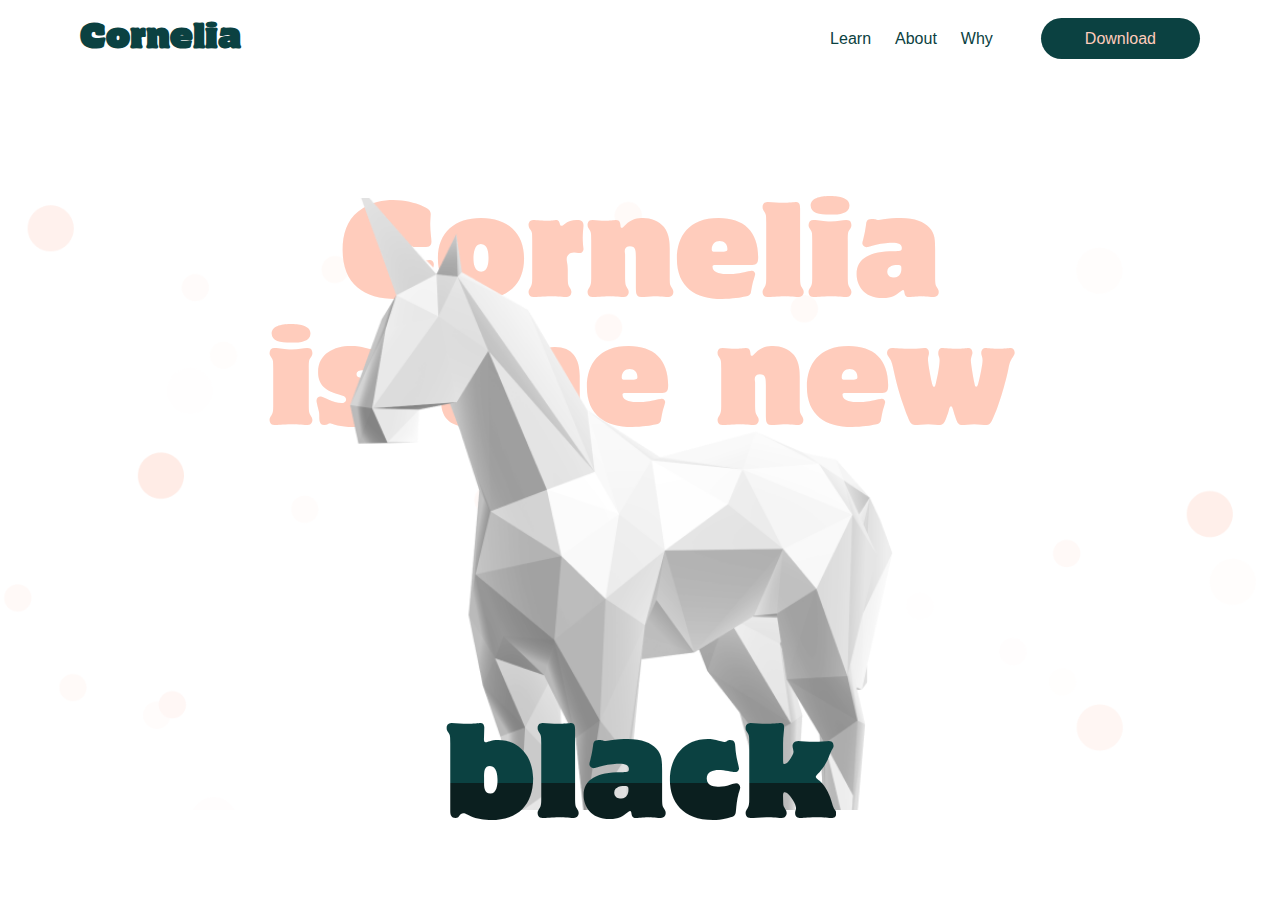
==== Cornelia/index.html @ 13327cfc "Вопросы" ====
<!DOCTYPE html>
<html lang="en">
<head>
    <meta charset="UTF-8">
    <meta http-equiv="X-UA-Compatible" content="IE=edge">
    <meta name="viewport" content="width=device-width, initial-scale=1.0">
    <link rel="stylesheet" href="style/index.css">
    <title>Cornelia</title>
</head>
<body>
    <header class="header">
        <div class="header-menu">
            <div class="header--left">
                <h1 class="header__logo">
                    <a href="/">Cornelia</a>
                </h1>
            </div>

            <div class="header--right">
                <ul class="header-menu--right">
                    <li class="heder-menu--right__item"><a href="#" class="header-menu__link">Learn</a></li>
                    <li class="heder-menu--right__item"><a href="#" class="header-menu__link">About</a></li>
                    <li class="heder-menu--right__item"><a href="#" class="header-menu__link">Why</a></li>
                    <li class="heder-menu--right__item"><a href="#" class="header-menu__link download__link">Download</a></li>
                </ul>
            </div>
        </div>
    </header>

    <div class="hero">
        <div class="hero__items">
            <h1 class="hero__title">Cornelia is&nbsp;the new</h1>
            <img src="style/images/hero/hero--unicorn.png" alt="unicorn" class="hero__img">
            <p class="hero__subtitle">black</p>
        </div>
    </div>
    
</body>
</html>
---- Cornelia/style/index.css ----
@font-face {
    font-family: Motter Corpus;
    src: url(../style/motter-corpus-std/MotterCorpusStd-Regular.otf);
}

@import url('https://fonts.googleapis.com/css2?family=Nunito+Sans:wght@600&display=swap');

*{
    margin: 0;
    padding: 0;
}

img{
    width: 100%;
    height: 100%;
}


.header{
    position: sticky;
    top: 0px;
    padding: 20px 80px;
    font-family: Motter Corpus;
    background-color: rgba(255, 255, 255, 0.7);
}

.header-menu{
    display: flex;
    justify-content: space-between;
    align-items: center;
}

.header__logo a{
    text-decoration: none;
    color: #0b4141;
}


.header-menu--right{
    display: flex;
    list-style-type: none;
    justify-content: center;
    align-items: center;
    font-family: 'Nunito Sans', sans-serif;
}

.header-menu__link{
    margin-left: 24px;
    text-decoration: none;
    color: #0b4141;
    transition: .3s linear color;
}

.header-menu__link:hover{
    color: #ffccbc;
}

.download__link{
    margin-left: 48px;
    padding: 12px 44px;
    color: #ffccbc;
    background-color: #0b4141;
    border-radius: 124px;

    transition: .3s linear color;
}

.download__link:hover{
    background-color: #ffccbc;
    color: #0b4141;
}

.hero{
    padding-top: 120px;
}

.hero__items{
    background-image: url(../style/images/hero/confettis.png);
    background-size: cover;
    background-repeat: no-repeat;
    display: flex;
    justify-content: center;
    align-items: flex-start;
}

.hero__title{
    position: absolute;
    font-family: Motter Corpus, sans-serif;
    font-weight: 400;
    text-align: center;
    z-index: 0;
    max-width: 747px;;
    font-size: 120px;
    line-height: 128px;
    color: #ffccbc;
}

.hero__img{
    z-index: 1;
}

.hero__subtitle{
    position: absolute;
    font-size: 120px;
    background: linear-gradient(to bottom, #0b4141 50%, #0b1f1f 50%);
    -webkit-background-clip: text;
    -webkit-text-fill-color: transparent;
    font-family: Motter Corpus, sans-serif;
    bottom: 5%;
    z-index: 2;
}
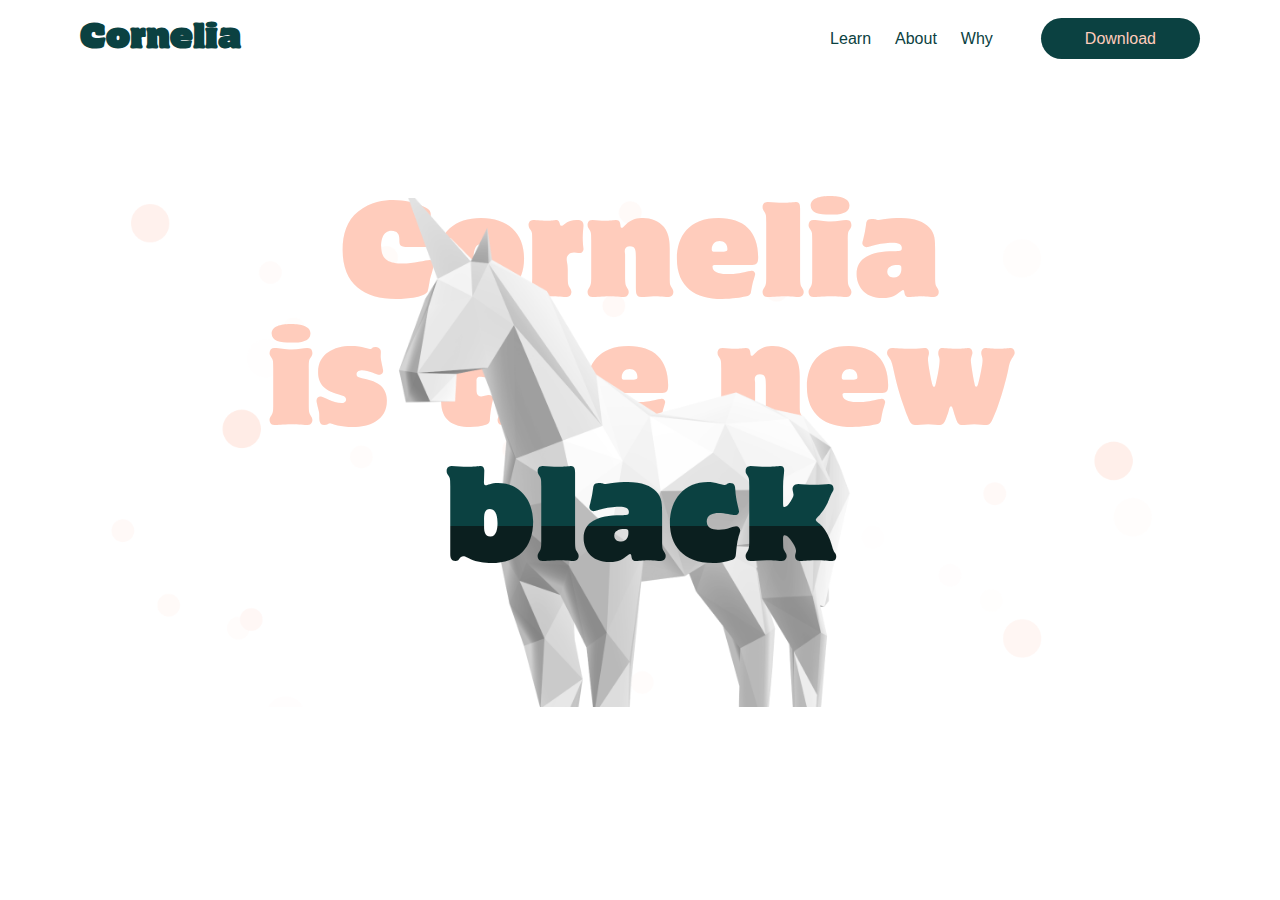
==== commit 817ff08e: "fix hero" ====
--- a/Cornelia/index.html
+++ b/Cornelia/index.html
@@ -29,9 +29,12 @@
 
     <div class="hero">
         <div class="hero__items">
-            <h1 class="hero__title">Cornelia is&nbsp;the new</h1>
+
+            <div class="hero__info">
+                <h1 class="hero__title">Cornelia is&nbsp;the new</h1>
+                <p class="hero__subtitle">black</p>
+            </div>
             <img src="style/images/hero/hero--unicorn.png" alt="unicorn" class="hero__img">
-            <p class="hero__subtitle">black</p>
         </div>
     </div>
     
--- a/Cornelia/style/index.css
+++ b/Cornelia/style/index.css
@@ -21,7 +21,7 @@
     top: 0px;
     padding: 20px 80px;
     font-family: Motter Corpus;
-    background-color: rgba(255, 255, 255, 0.7);
+    background-color: rgba(255, 255, 255, 0.8);
 }
 
 .header-menu{
@@ -72,19 +72,28 @@
 
 .hero{
     padding-top: 120px;
+    position: relative;
+    margin: 0 108px;
 }
 
 .hero__items{
     background-image: url(../style/images/hero/confettis.png);
     background-size: cover;
     background-repeat: no-repeat;
-    display: flex;
+    display: inline-flex;
     justify-content: center;
     align-items: flex-start;
 }
 
+.hero__info{
+  position: absolute;
+  display: flex;
+  flex-direction: column;
+  justify-content: center;
+  text-align: center;
+}
+
 .hero__title{
-    position: absolute;
     font-family: Motter Corpus, sans-serif;
     font-weight: 400;
     text-align: center;
@@ -100,12 +109,13 @@
 }
 
 .hero__subtitle{
-    position: absolute;
     font-size: 120px;
     background: linear-gradient(to bottom, #0b4141 50%, #0b1f1f 50%);
     -webkit-background-clip: text;
     -webkit-text-fill-color: transparent;
     font-family: Motter Corpus, sans-serif;
-    bottom: 5%;
     z-index: 2;
 }
+
+
+
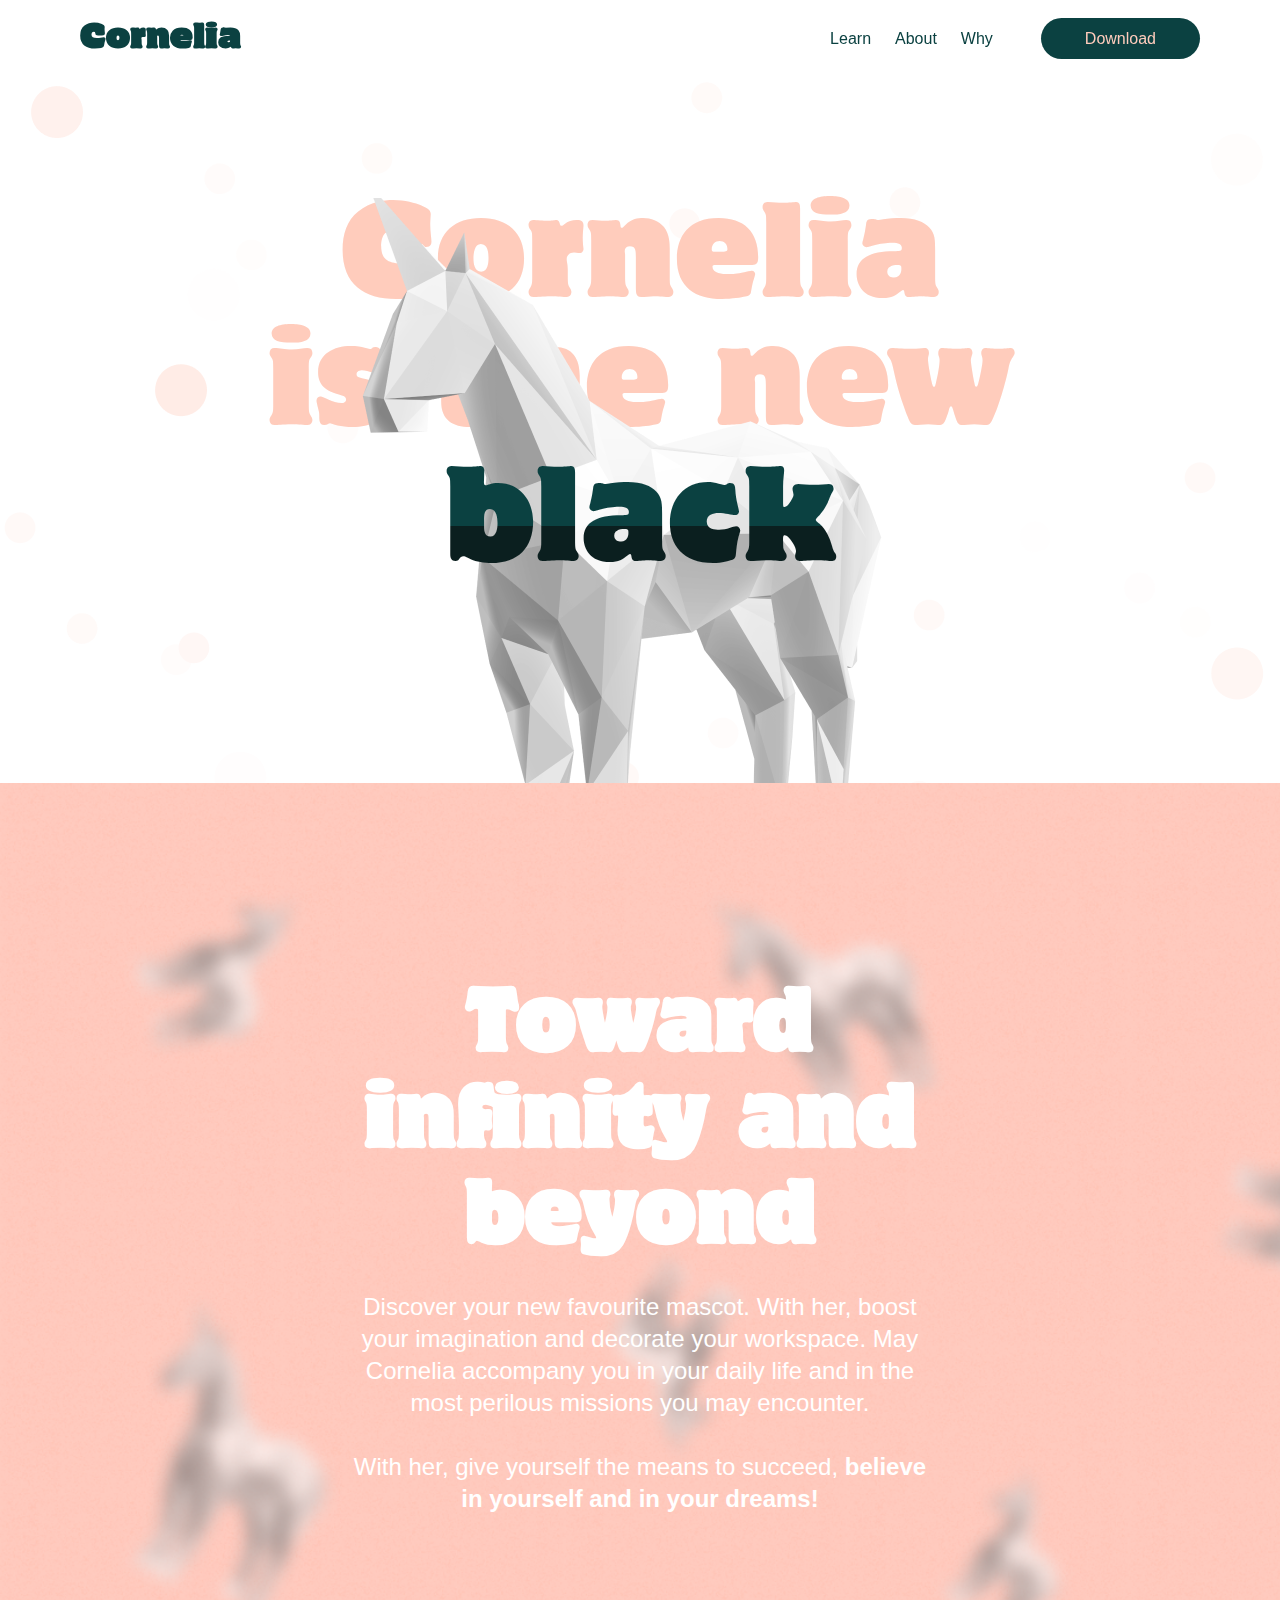
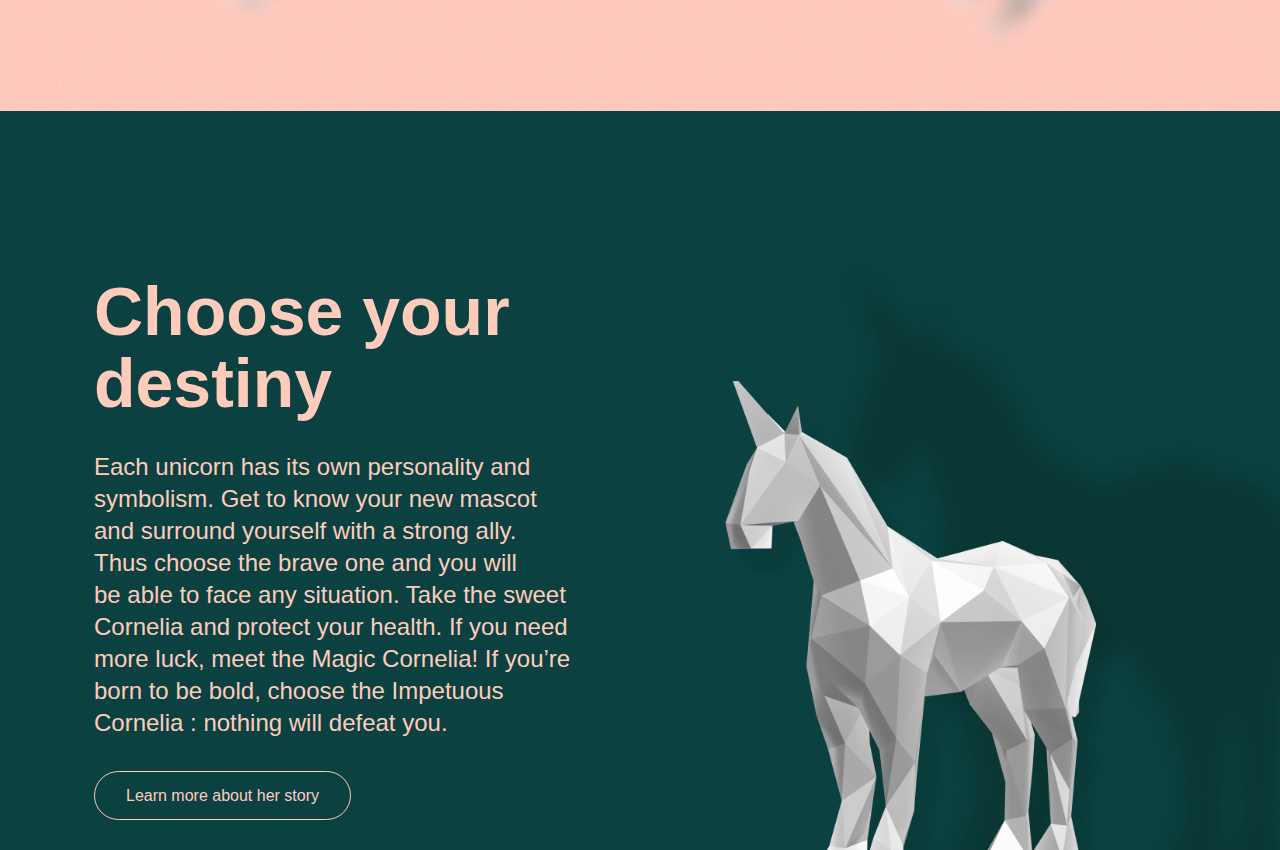
==== commit e752e639: "section learn" ====
--- a/Cornelia/index.html
+++ b/Cornelia/index.html
@@ -27,7 +27,7 @@
         </div>
     </header>
 
-    <div class="hero">
+    <section class="hero">
         <div class="hero__items">
 
             <div class="hero__info">
@@ -36,7 +36,41 @@
             </div>
             <img src="style/images/hero/hero--unicorn.png" alt="unicorn" class="hero__img">
         </div>
-    </div>
+    </section>
+
+    <section class="about">
+        <div class="about__items">
+            <div class="about__info">
+                <h1 class="about_title">Toward infinity and beyond</h1>
+                <div class="about__subtitle">
+                    <p class="text--top">Discover your new favourite mascot. With her, boost your imagination and decorate your workspace. May Cornelia accompany you in&nbsp;your daily life and in&nbsp;the most perilous missions you may encounter.</p>
+                    <br>
+                    <p class="text--bottom">With her, give yourself the means to&nbsp;succeed, <span class="text--bold">believe in&nbsp;yourself and in&nbsp;your dreams!</span></p>
+                </div>
+            </div>
+        </div>
+    </section>
+
+    <section class="learn">
+        <div class="learn__items">
+            <div class="learn__item--left">
+                <h1 class="item--left__title">
+                    Choose your destiny
+                </h1>
+
+                <p class="item--left__subtitle">
+                    Each unicorn has its own personality and symbolism. Get to&nbsp;know your new mascot and surround yourself with a&nbsp;strong ally. Thus choose the brave one and you will be&nbsp;able to&nbsp;face any situation. Take the sweet Cornelia and protect your health. If&nbsp;you need more luck, meet the Magic Cornelia! If&nbsp;you&rsquo;re born to&nbsp;be&nbsp;bold, choose the Impetuous Cornelia : nothing will defeat you.
+                </p>
+
+                <a href="" class="item--left__btn">Learn more about her story</a>
+
+            </div>
+
+            <div class="learn__item--right">
+                <img src="style/images/learn/item--right__img.png" alt="" class="item--right__img">
+            </div>
+        </div>
+    </section>
     
 </body>
 </html>--- a/Cornelia/style/index.css
+++ b/Cornelia/style/index.css
@@ -21,7 +21,7 @@
     top: 0px;
     padding: 20px 80px;
     font-family: Motter Corpus;
-    background-color: rgba(255, 255, 255, 0.8);
+    background-color: rgba(255, 255, 255, 0.7);
 }
 
 .header-menu{
@@ -72,14 +72,14 @@
 
 .hero{
     padding-top: 120px;
+    display: flex;
+    justify-content: center;
     position: relative;
-    margin: 0 108px;
+    background-image: url(../style/images/hero/confettis.png);
+    background-repeat: repeat-x;
 }
 
 .hero__items{
-    background-image: url(../style/images/hero/confettis.png);
-    background-size: cover;
-    background-repeat: no-repeat;
     display: inline-flex;
     justify-content: center;
     align-items: flex-start;
@@ -117,5 +117,105 @@
     z-index: 2;
 }
 
-
-
+.about{
+    background-image: url(../style/images/about/about__background.png);
+    background-size: cover;
+    background-repeat: no-repeat;
+    padding: 196px 344px;
+    display: flex;
+    justify-content: center;
+    align-items: center;
+}
+
+.about__items{
+    display: flex;
+    justify-content: center;
+    align-items: center;
+    max-width: 750px;
+}
+
+.about__info{
+    text-align: center;
+}
+
+.about_title{
+    font-family: Motter Corpus, sans-serif;
+    font-size: 80px;
+    color: #fff;
+    line-height: 96px;
+    margin-bottom: 24px;
+}
+
+.about__subtitle{
+    color: #fff;
+    font-family: 'Nunito Sans', sans-serif;
+    font-size: 24px;
+    line-height: 32px;
+}
+
+.text--bold{
+    font-weight: 800;
+}
+
+.learn{
+    background-color: #0b4141;
+    background-size: cover;
+    padding: 118px 0 0 94px;
+}
+
+.learn__items{
+    display: flex;
+    justify-content: space-between;
+    align-items: center;
+}
+
+.learn__item--left{
+    max-width: 480px;
+    margin-right: 147px;
+    color: #ffccbc;
+    font-family: 'Nunito Sans', sans-serif;
+}
+
+.item--left__title{
+    font-weight: 900;
+    margin-bottom: 32px;
+    font-size: 68px;
+    line-height: 72px;
+}
+
+.item--left__subtitle{
+    font-size: 24px;
+    line-height: 32px;
+    font-weight: 400;
+    margin-bottom: 48px;
+}
+
+.item--left__btn{
+    text-decoration: none;
+    color: #ffccbc;
+    padding: 15px 31px;
+    border: 1px solid #ffccbc;
+    border-radius: 128px;
+    transition: .3s linear color;
+}
+
+.item--left__btn:hover{
+    background-color: #ffccbc;
+    color: #0b4141;
+}
+
+
+
+.learn__item--right{
+    display: flex;
+}
+
+
+
+
+
+
+
+
+
+
